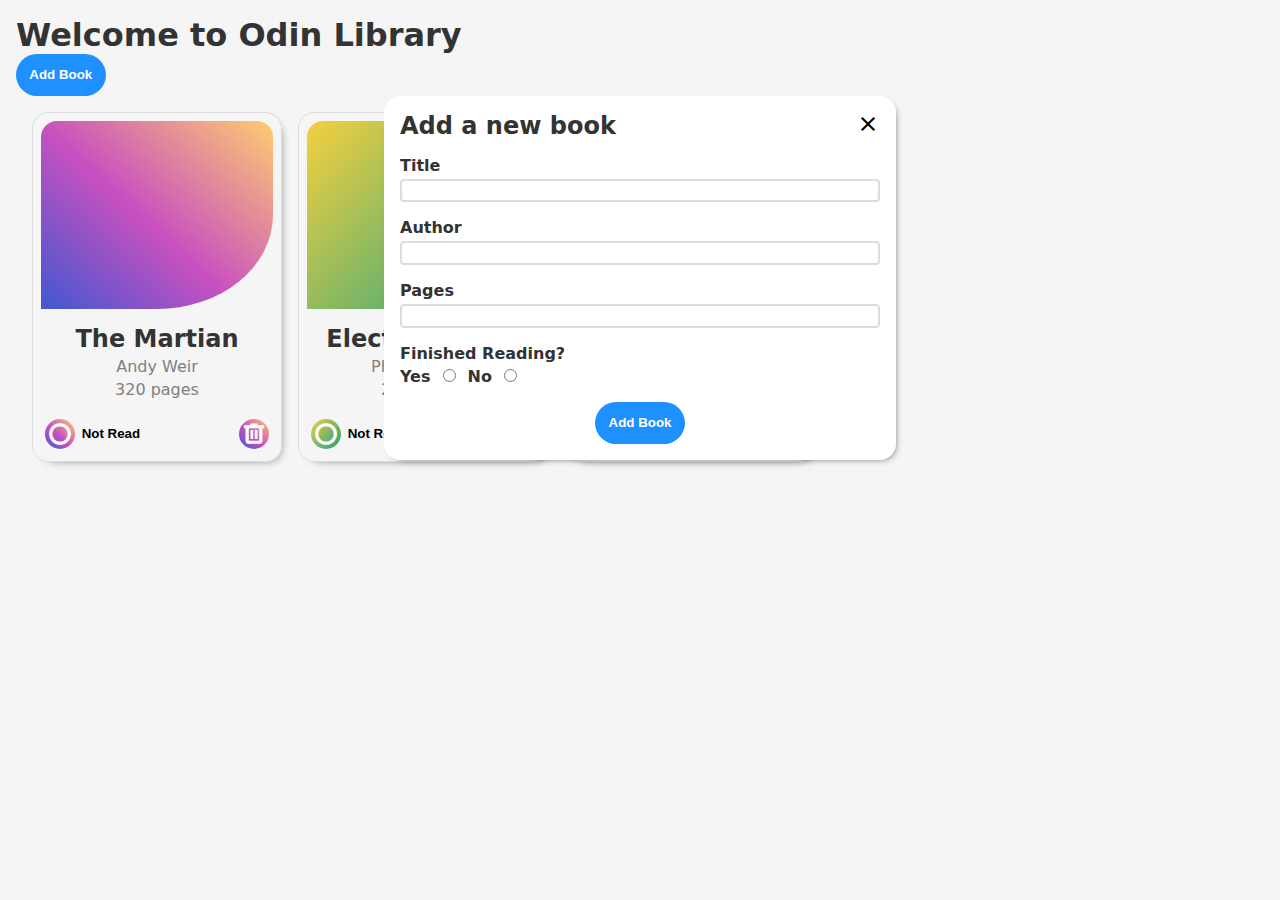
==== index.html @ fdd20b61 "Style the button" ====
<!DOCTYPE html>
<html lang="en">
  <head>
    <meta charset="UTF-8" />
    <meta name="viewport" content="width=device-width, initial-scale=1.0" />
    <script src="./script.js" defer></script>
    <link rel="stylesheet" href="./stylesheet.css" />
    <link
      rel="stylesheet"
      href="https://fonts.googleapis.com/css2?family=Material+Symbols+Outlined:opsz,wght,FILL,GRAD@24,400,0,0"
    />
    <title>Odin Library</title>
    <style>

    </style>
  </head>
  <body>
    <div class="container">
      <h1>Welcome to Odin Library</h1>
      <button type="button" class="btn" id="show-modal">Add Book</button>
      <dialog open>
        <div id="header">
          <h2>Add a new book</h2>
          <button type="button" id="close-modal">
            <span class="material-symbols-outlined">close</span>
          </button>
        </div>
        <form method="dialog">
          <div>
            <label for="title">Title</label>
            <input type="text" name="book_title" id="title" />
          </div>
          <div>
            <label for="title">Author</label>
            <input type="text" name="book_author" id="author" />
          </div>
          <div>
            <label for="title">Pages</label>
            <input type="number" name="book_pages" id="pages" />
          </div>
          <div id="actions">
            <label>Finished Reading?</label>

            <label for="read_Yes">Yes</label>
            <input type="radio" name="book_read" id="read_Yes" value="true" />
            <label for="read_No">No</label>
            <input type="radio" name="book_read" id="read_No" value="false" />
          </div>

          <button type="submit" class="btn">Add Book</button>
        </form>
      </dialog>

      <div id="library"></div>
    </div>
  </body>
</html>
---- stylesheet.css ----
* {
    box-sizing: border-box;
    margin: 0;
    padding: 0;
}

body {
    background-color: whitesmoke;
}

.container {
    padding: 1em;
}

h1, h2, h3, h4, h5, h6, p, label {
    font-family: Roboto, system-ui, -apple-system, BlinkMacSystemFont, 'Segoe UI', Oxygen, Ubuntu, Cantarell, 'Open Sans', 'Helvetica Neue', sans-serif;
    color: #333;
}

#library {
    padding: 1em;
    display: grid;
    grid-template-columns: repeat(auto-fit, minmax(200px, 250px));
    gap: 1em;
}

.card {
    box-shadow: 5px 5px 12px -10px black;
    border-radius: 16px;
    border: 1px solid gainsboro;
    display: flex;
    flex-direction: column;
    text-align: center;
    gap: 1em;

    padding: 0.5em;
    height: 350px;
}

.logo {
    /* border-radius-: ; */
    border-top-left-radius: 16px;
    border-top-right-radius: 16px;

    border-bottom-right-radius: 50%;
    width: 100%;

    flex: 1 0 auto;
}

.content {

    & > p {
        margin-top: 0.25rem;
    }

    & h2 { /* Title */
        font-size: (0.25rem, 100%, 2rem);
        /* white-space: nowrap;
        overflow: hidden;
        text-overflow: ellipsis;
        max-width: 25ch; */
    }

    & p:nth-of-type(1) { /* author */
        color: gray;
    }

    & p:nth-of-type(2) { /* no. of pages */
        color: gray;
    }

    & p:nth-of-type(3) { /* has been read */
        margin-top: 1rem;
        font-size: 1rem;
        color: #333;
    }
}

.actions {
    display: flex;
    align-items: end;
    justify-content: space-between;
    margin: 0.25em;
}

button.action[type=button] {
    border: 0;
    /* background-color: red; */
    background: none;
    display: flex;
    align-items: center;

    & span:nth-of-type(1) { /* The icon */
        border-radius: 100%;
        color: white;
        font-weight: bold;
        text-align: center;
        padding: 3px;
        opacity: 1;
        rotate: 0deg;
        transition: all 0.25s;
    }

    & span:nth-of-type(2) { /* The text */
        margin-left: 0.5em;
        font-weight: bold;
    }
}

button.action {
    & span:nth-of-type(1):hover {
        cursor:pointer;
        opacity: 0.8;
        rotate: 15deg;
    }
}

button.btn {
    /* background-image: linear-gradient(43deg, #4158D0 0%, #C850C0 46%, #FFCC70 100%); */
    background-color: dodgerblue;
    border: 0;
    color: white;
    font-weight: bold;
    padding: 1em;
    border-radius: 36px;
    transform: scale(1);
    transition: all 250ms;
    transition-timing-function: ease-in;
}

button.btn:hover {
    cursor: pointer;
    transform: scale(0.95);
}

/* --- Modal and Form --- */
dialog {
    position: absolute;
    /* top: 50%; */
    margin: auto auto;
    z-index: 1;
    border: 0;
    box-shadow: 3px 3px 8px -6px black;
    border-radius: 16px;
    padding: 1em;
    width: 40vw;

    & #header { /* Contains title and close button */
        display: flex;
        justify-content: space-between;
    }

    & button#close-modal {
        border: 0;
        background: none;
        color: black;
    }

    & button#close-modal:hover {
        cursor: pointer;
    }

    
}

form {
    display: flex;
    flex-direction: column;

    & > div {
        margin-top: 1rem;
    }

    & label, input[type=text], input[type=number]  {
        display: block;
    }

    & label {
        color: #333;
        font-weight: bold;
        margin-bottom: 0.25rem;
    }

    & input[type=text], input[type=number] {
        width: 100%;
        border-radius: 4px;
        padding: 0.15rem;
        border: 2px solid gainsboro;
    }

    & #actions {
        margin-bottom: 1rem;
    }

    & #actions > :not(:first-child) {
        display: inline;
    }

    & #actions input[type=radio] {
        margin-inline: 0.5rem;
    }

    & #actions > input[type=radio]:checked {
        accent-color: dodgerblue;
    }

    & button[type=submit] {
        width: fit-content;
        margin: 0 auto;
    }
}

/* Background gradients from 
    https://cssgradient.io/gradient-backgrounds/
    https://cssgradient.io/swatches/
*/ 
.bg-purple {
    background-image: linear-gradient(43deg, #4158D0 0%, #C850C0 46%, #FFCC70 100%);
}
.bg-blue {
    background-image: linear-gradient(160deg, #0093E9 0%, #80D0C7 100%);
}
.bg-green {
    background-image: linear-gradient(132deg, #F4D03F 0%, #16A085 100%);
}
.bg-kale {
    background-image: linear-gradient(90deg, #00C9FF 0%, #92FE9D 100%);
}
.bg-desert {
    background: linear-gradient(90deg, #fcff9e 0%, #c67700 100%);
}
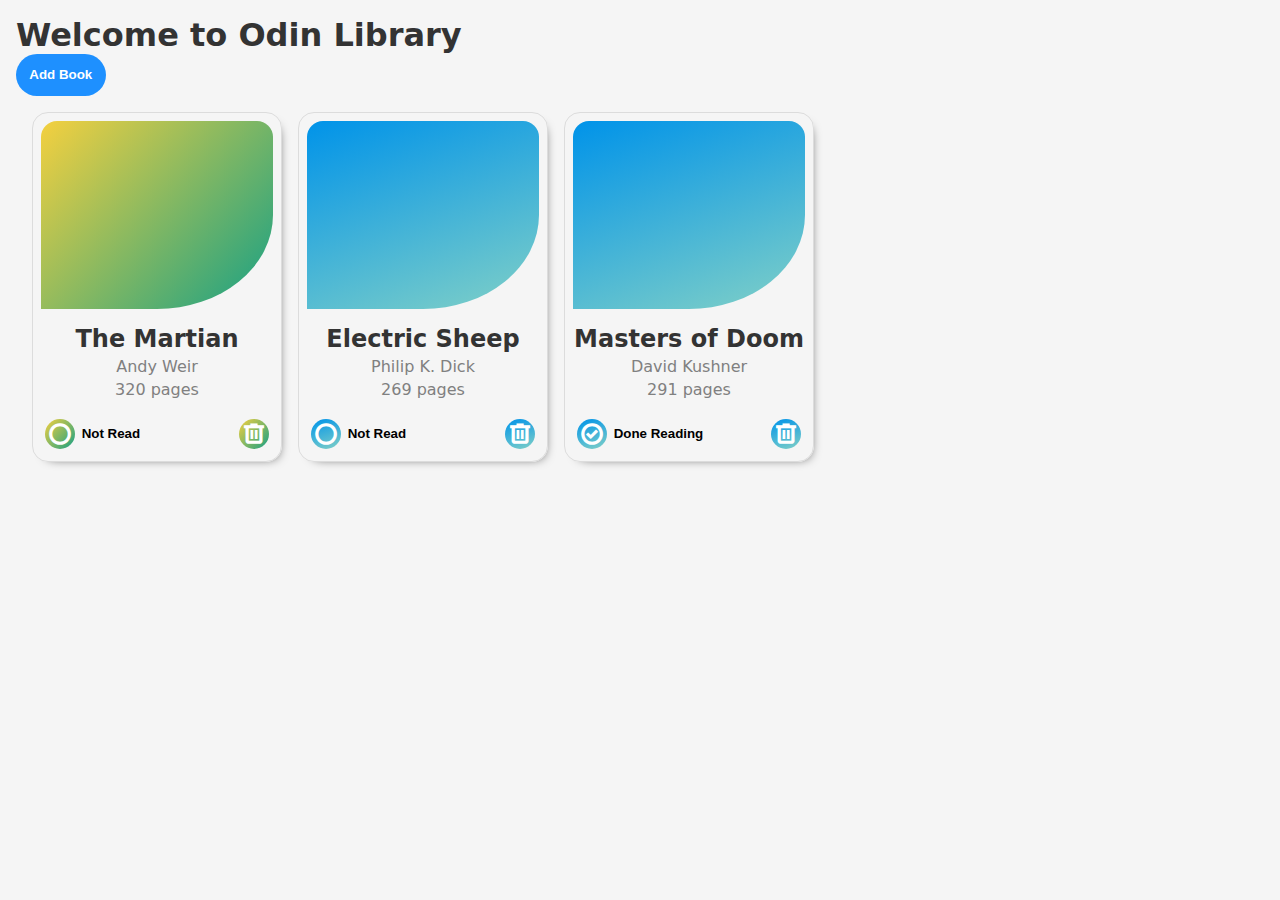
==== commit cee90f82: "Close modal by default" ====
--- a/index.html
+++ b/index.html
@@ -18,7 +18,7 @@
     <div class="container">
       <h1>Welcome to Odin Library</h1>
       <button type="button" class="btn" id="show-modal">Add Book</button>
-      <dialog open>
+      <dialog>
         <div id="header">
           <h2>Add a new book</h2>
           <button type="button" id="close-modal">
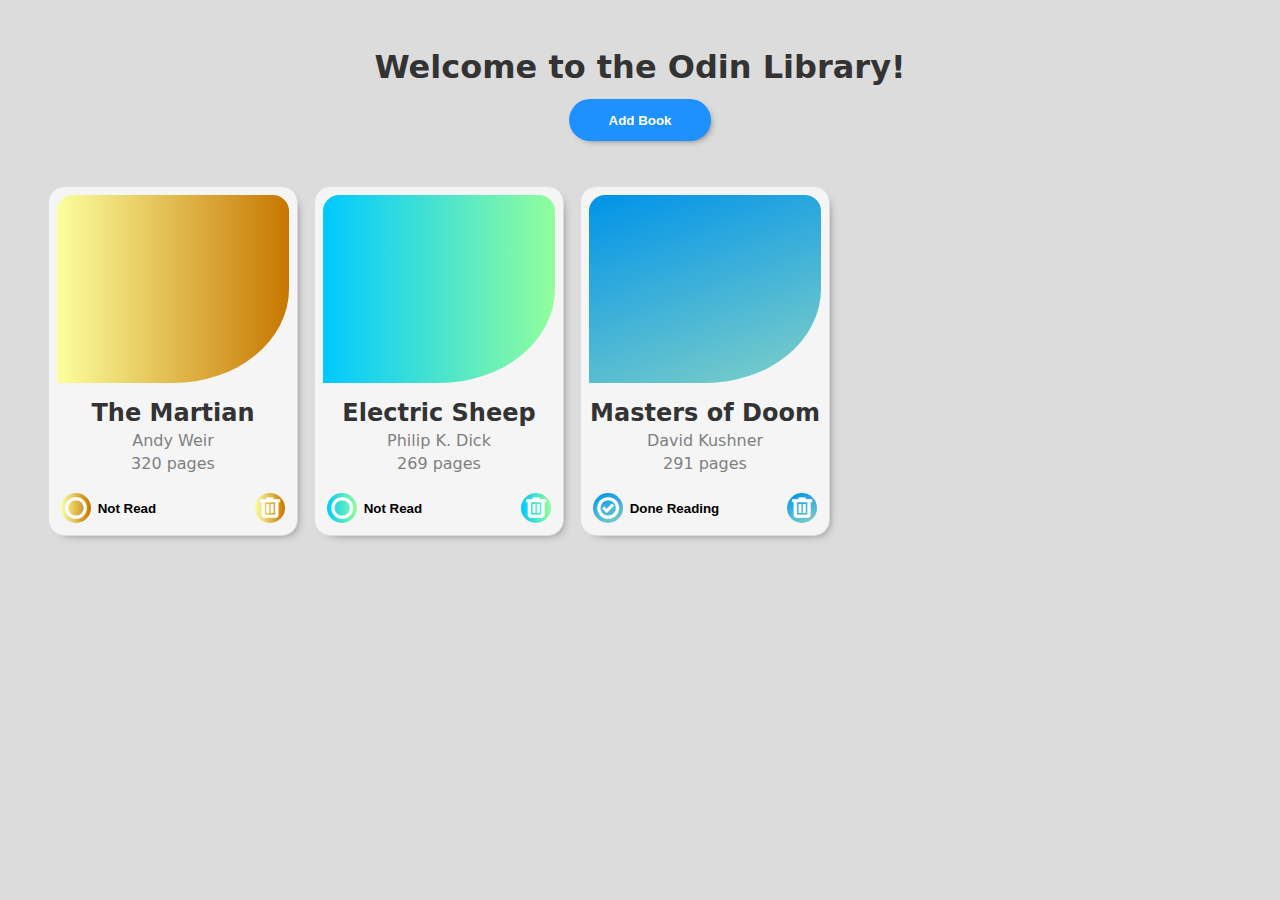
==== commit b83792be: "Enhance visuals" ====
--- a/index.html
+++ b/index.html
@@ -16,8 +16,10 @@
   </head>
   <body>
     <div class="container">
-      <h1>Welcome to Odin Library</h1>
-      <button type="button" class="btn" id="show-modal">Add Book</button>
+      <div>
+        <h1>Welcome to the Odin Library!</h1>
+        <button type="button" class="btn" id="show-modal">Add Book</button>
+      </div>
       <dialog>
         <div id="header">
           <h2>Add a new book</h2>
--- a/stylesheet.css
+++ b/stylesheet.css
@@ -5,16 +5,26 @@
 }
 
 body {
-    background-color: whitesmoke;
-}
-
-.container {
-    padding: 1em;
+    background-color: gainsboro;
 }
 
 h1, h2, h3, h4, h5, h6, p, label {
     font-family: Roboto, system-ui, -apple-system, BlinkMacSystemFont, 'Segoe UI', Oxygen, Ubuntu, Cantarell, 'Open Sans', 'Helvetica Neue', sans-serif;
     color: #333;
+}
+
+.container {
+    padding: 2em;
+
+    & > div:nth-of-type(1) {
+        padding: 1em;
+        text-align: center;
+
+        & button {
+            margin: 1em;
+            padding-inline: 3em;
+        }
+    }
 }
 
 #library {
@@ -25,6 +35,7 @@
 }
 
 .card {
+    background-color: whitesmoke;
     box-shadow: 5px 5px 12px -10px black;
     border-radius: 16px;
     border: 1px solid gainsboro;
@@ -127,6 +138,7 @@
     transform: scale(1);
     transition: all 250ms;
     transition-timing-function: ease-in;
+    box-shadow: 3px 3px 8px -6px black;
 }
 
 button.btn:hover {
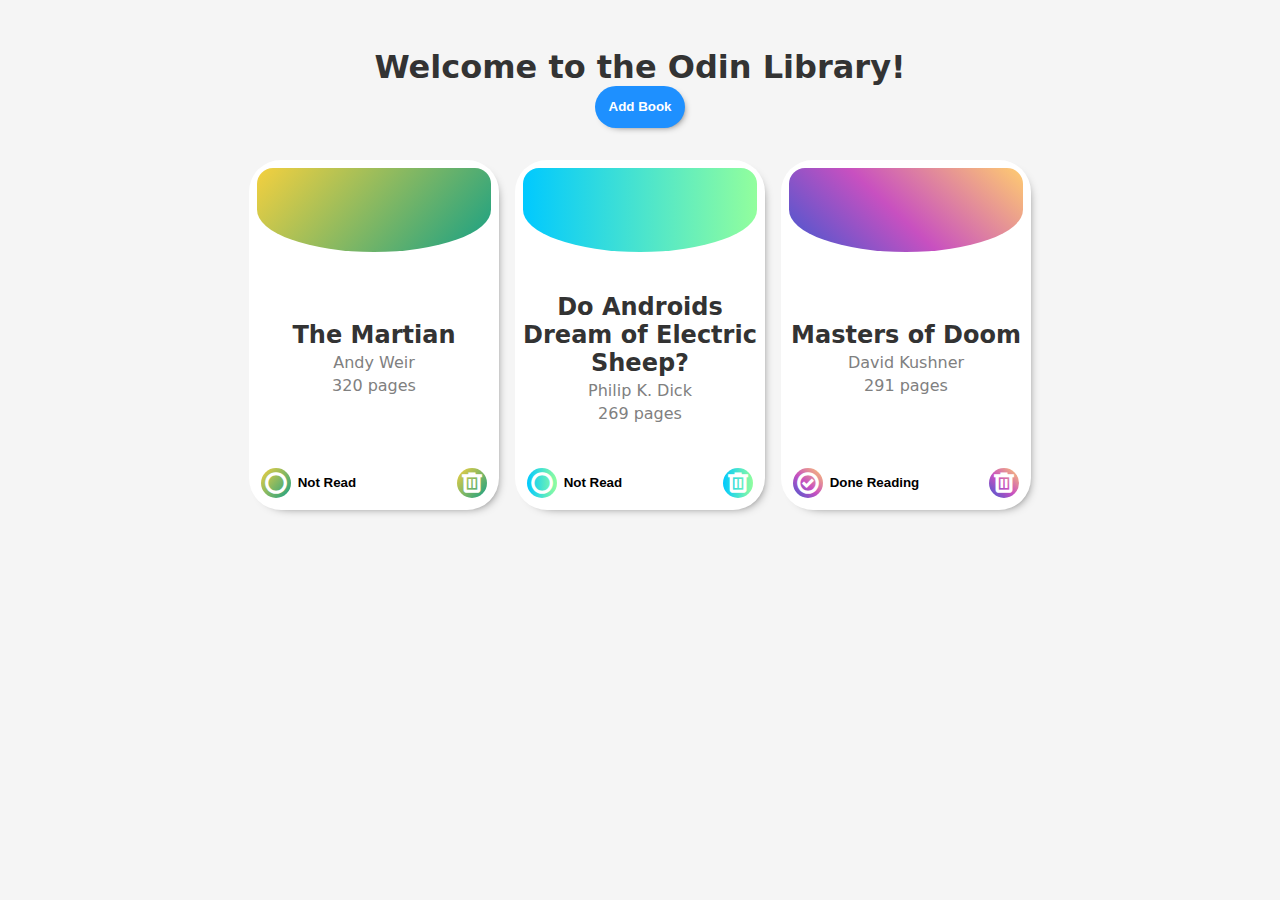
==== commit 9c12a35d: "Organize CSS rules" ====
--- a/index.html
+++ b/index.html
@@ -4,7 +4,11 @@
     <meta charset="UTF-8" />
     <meta name="viewport" content="width=device-width, initial-scale=1.0" />
     <script src="./script.js" defer></script>
-    <link rel="stylesheet" href="./stylesheet.css" />
+    <link rel="stylesheet" href="./styles/general.css" />
+    <link rel="stylesheet" href="./styles/gradients.css" />
+    <link rel="stylesheet" href="./styles/modal.css" />
+    <link rel="stylesheet" href="./styles/buttons.css" />
+    <link rel="stylesheet" href="./styles/card.css" />
     <link
       rel="stylesheet"
       href="https://fonts.googleapis.com/css2?family=Material+Symbols+Outlined:opsz,wght,FILL,GRAD@24,400,0,0"
--- a/styles/general.css
+++ b/styles/general.css
@@ -0,0 +1,33 @@
+* {
+    box-sizing: border-box;
+    margin: 0;
+    padding: 0;
+}
+
+body {
+    background-color: whitesmoke;
+}
+
+h1, h2, h3, h4, h5, h6, p, label {
+    font-family: Roboto, system-ui, -apple-system, BlinkMacSystemFont, 'Segoe UI', Oxygen, Ubuntu, Cantarell, 'Open Sans', 'Helvetica Neue', sans-serif;
+    color: #333;
+}
+
+.container {
+    padding: 2em;
+
+    & > div:nth-of-type(1) {
+        padding: 1em;
+        text-align: center;
+    }
+}
+
+#library {
+    padding: 1em;
+    display: grid;
+    grid-template-columns: repeat(auto-fit, minmax(200px, 250px));
+    gap: 1em;
+
+    justify-content: center;
+}
+
--- a/styles/gradients.css
+++ b/styles/gradients.css
@@ -0,0 +1,20 @@
+/* Background gradients from 
+    https://cssgradient.io/gradient-backgrounds/
+    https://cssgradient.io/swatches/
+*/ 
+
+.bg-purple {
+    background-image: linear-gradient(43deg, #4158D0 0%, #C850C0 46%, #FFCC70 100%);
+}
+.bg-blue {
+    background-image: linear-gradient(160deg, #0093E9 0%, #80D0C7 100%);
+}
+.bg-green {
+    background-image: linear-gradient(132deg, #F4D03F 0%, #16A085 100%);
+}
+.bg-kale {
+    background-image: linear-gradient(90deg, #00C9FF 0%, #92FE9D 100%);
+}
+.bg-desert {
+    background-image: linear-gradient(90deg, #fcff9e 0%, #c67700 100%);
+}--- a/styles/modal.css
+++ b/styles/modal.css
@@ -0,0 +1,74 @@
+/* --- Modal and Form --- */
+dialog {
+    position: absolute;
+    /* top: 50%; */
+    margin: auto auto;
+    z-index: 1;
+    border: 0;
+    box-shadow: 3px 3px 8px -6px black;
+    border-radius: 16px;
+    padding: 1em;
+    width: 40vw;
+
+    & #header { /* Contains title and close button */
+        display: flex;
+        justify-content: space-between;
+    }
+
+    & button#close-modal {
+        border: 0;
+        background: none;
+        color: black;
+    }
+
+    & button#close-modal:hover {
+        cursor: pointer;
+    }
+}
+
+form {
+    display: flex;
+    flex-direction: column;
+
+    & > div {
+        margin-top: 1rem;
+    }
+
+    & label, input[type=text], input[type=number]  {
+        display: block;
+    }
+
+    & label {
+        color: #333;
+        font-weight: bold;
+        margin-bottom: 0.25rem;
+    }
+
+    & input[type=text], input[type=number] {
+        width: 100%;
+        border-radius: 4px;
+        padding: 0.15rem;
+        border: 2px solid gainsboro;
+    }
+
+    & #actions {
+        margin-bottom: 1rem;
+    }
+
+    & #actions > :not(:first-child) {
+        display: inline;
+    }
+
+    & #actions input[type=radio] {
+        margin-inline: 0.5rem;
+    }
+
+    & #actions > input[type=radio]:checked {
+        accent-color: dodgerblue;
+    }
+
+    & button[type=submit] {
+        width: fit-content;
+        margin: 0 auto;
+    }
+}
--- a/styles/buttons.css
+++ b/styles/buttons.css
@@ -0,0 +1,53 @@
+
+button.action[type=button] {
+    border: 0;
+    /* background-color: red; */
+    background: none;
+    display: flex;
+    align-items: center;
+
+    & span:nth-of-type(1) { /* The icon */
+        border-radius: 100%;
+        color: white;
+        font-weight: bold;
+        text-align: center;
+        padding: 3px;
+        opacity: 1;
+        rotate: 0deg;
+        transition: all 0.25s;
+    }
+
+    & span:nth-of-type(2) { /* The text */
+        margin-left: 0.5em;
+        font-weight: bold;
+    }
+}
+
+button.action {
+    & span:nth-of-type(1):hover {
+        cursor:pointer;
+        opacity: 0.8;
+        rotate: 15deg;
+    }
+}
+
+button.btn {
+    /* background-image: linear-gradient(43deg, #4158D0 0%, #C850C0 46%, #FFCC70 100%); */
+    background-color: dodgerblue;
+    border: 0;
+    color: white;
+    font-weight: bold;
+    padding: 1em;
+    border-radius: 36px;
+    transform: scale(1);
+    transition: all 250ms;
+    transition-timing-function: ease-in;
+    box-shadow: 3px 3px 8px -6px black;
+}
+
+button.btn:hover {
+    cursor: pointer;
+    transform: scale(0.95);
+}
+
+
--- a/styles/card.css
+++ b/styles/card.css
@@ -0,0 +1,58 @@
+.card {
+    --border-radius: 32px;
+    background-color: white;
+    box-shadow: 5px 5px 12px -10px black;
+    border-radius: var(--border-radius);
+    /* border: 1px solid gainsboro; */
+    display: flex;
+    flex-direction: column;
+    text-align: center;
+
+    padding: 0.5em;
+    height: 350px;
+
+    & .logo {
+        /* border-radius-: ; */
+        border-top-left-radius: var(--border-radius);
+        border-top-right-radius: var(--border-radius);
+        
+        border-bottom-left-radius: 100%;
+        border-bottom-right-radius: 100%;
+        width: 100%;
+    
+        flex: 2 0 auto;
+    }
+    
+    & .content {
+        flex: 5 1;
+        display: flex;
+        flex-direction: column;
+        justify-content: center;
+    
+        & > p {
+            margin-top: 0.25rem;
+        }
+    
+        & p:nth-of-type(1) { /* author */
+            color: gray;
+        }
+    
+        & p:nth-of-type(2) { /* no. of pages */
+            color: gray;
+        }
+    
+        & p:nth-of-type(3) { /* has been read */
+            margin-top: 1rem;
+            font-size: 1rem;
+            color: #333;
+        }
+    }
+    
+    & .actions {
+        flex: 0;
+        display: flex;
+        align-items: end;
+        justify-content: space-between;
+        margin: 0.25em;
+    }
+}
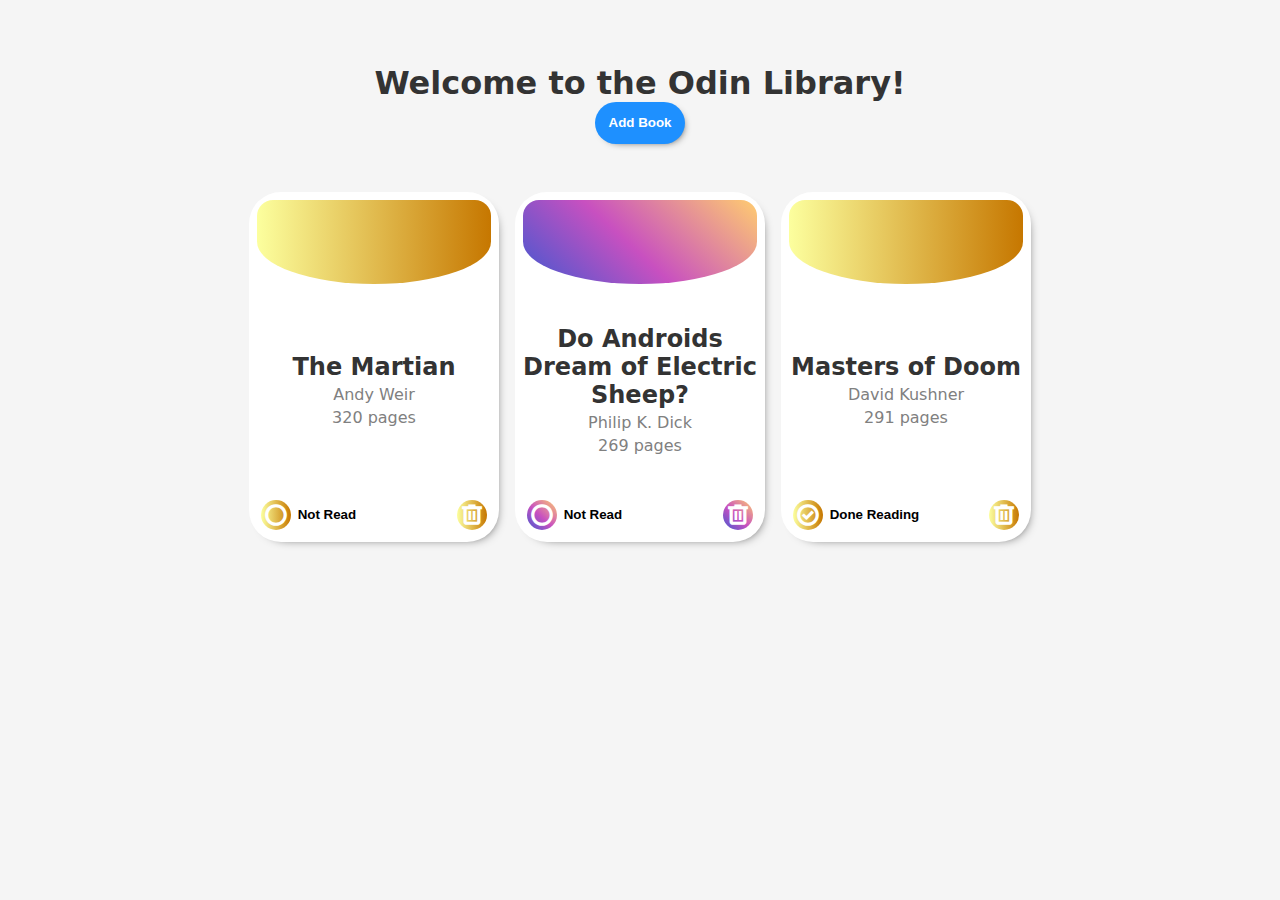
==== commit f6ecf8c8: "Generalize CSS rules for macro divs" ====
--- a/index.html
+++ b/index.html
@@ -19,44 +19,44 @@
     </style>
   </head>
   <body>
-    <div class="container">
-      <div>
+    <dialog>
+      <div id="header">
+        <h2>Add a new book</h2>
+        <button type="button" id="close-modal">
+          <span class="material-symbols-outlined">close</span>
+        </button>
+      </div>
+      <form method="dialog">
+        <div>
+          <label for="title">Title</label>
+          <input type="text" name="book_title" id="title" />
+        </div>
+        <div>
+          <label for="title">Author</label>
+          <input type="text" name="book_author" id="author" />
+        </div>
+        <div>
+          <label for="title">Pages</label>
+          <input type="number" name="book_pages" id="pages" />
+        </div>
+        <div id="actions">
+          <label>Finished Reading?</label>
+
+          <label for="read_Yes">Yes</label>
+          <input type="radio" name="book_read" id="read_Yes" value="true" />
+          <label for="read_No">No</label>
+          <input type="radio" name="book_read" id="read_No" value="false" />
+        </div>
+
+        <button type="submit" class="btn">Add Book</button>
+      </form>
+    </dialog>
+
+    <div class="padding-md txt-center">
+      <div class="padding-md">
         <h1>Welcome to the Odin Library!</h1>
         <button type="button" class="btn" id="show-modal">Add Book</button>
       </div>
-      <dialog>
-        <div id="header">
-          <h2>Add a new book</h2>
-          <button type="button" id="close-modal">
-            <span class="material-symbols-outlined">close</span>
-          </button>
-        </div>
-        <form method="dialog">
-          <div>
-            <label for="title">Title</label>
-            <input type="text" name="book_title" id="title" />
-          </div>
-          <div>
-            <label for="title">Author</label>
-            <input type="text" name="book_author" id="author" />
-          </div>
-          <div>
-            <label for="title">Pages</label>
-            <input type="number" name="book_pages" id="pages" />
-          </div>
-          <div id="actions">
-            <label>Finished Reading?</label>
-
-            <label for="read_Yes">Yes</label>
-            <input type="radio" name="book_read" id="read_Yes" value="true" />
-            <label for="read_No">No</label>
-            <input type="radio" name="book_read" id="read_No" value="false" />
-          </div>
-
-          <button type="submit" class="btn">Add Book</button>
-        </form>
-      </dialog>
-
       <div id="library"></div>
     </div>
   </body>
--- a/styles/general.css
+++ b/styles/general.css
@@ -13,21 +13,20 @@
     color: #333;
 }
 
-.container {
-    padding: 2em;
+.padding-md {
+    padding: 2rem;
+}
 
-    & > div:nth-of-type(1) {
-        padding: 1em;
-        text-align: center;
-    }
+.txt-center {
+    text-align: center;
 }
 
 #library {
     padding: 1em;
+
     display: grid;
     grid-template-columns: repeat(auto-fit, minmax(200px, 250px));
     gap: 1em;
-
     justify-content: center;
 }
 
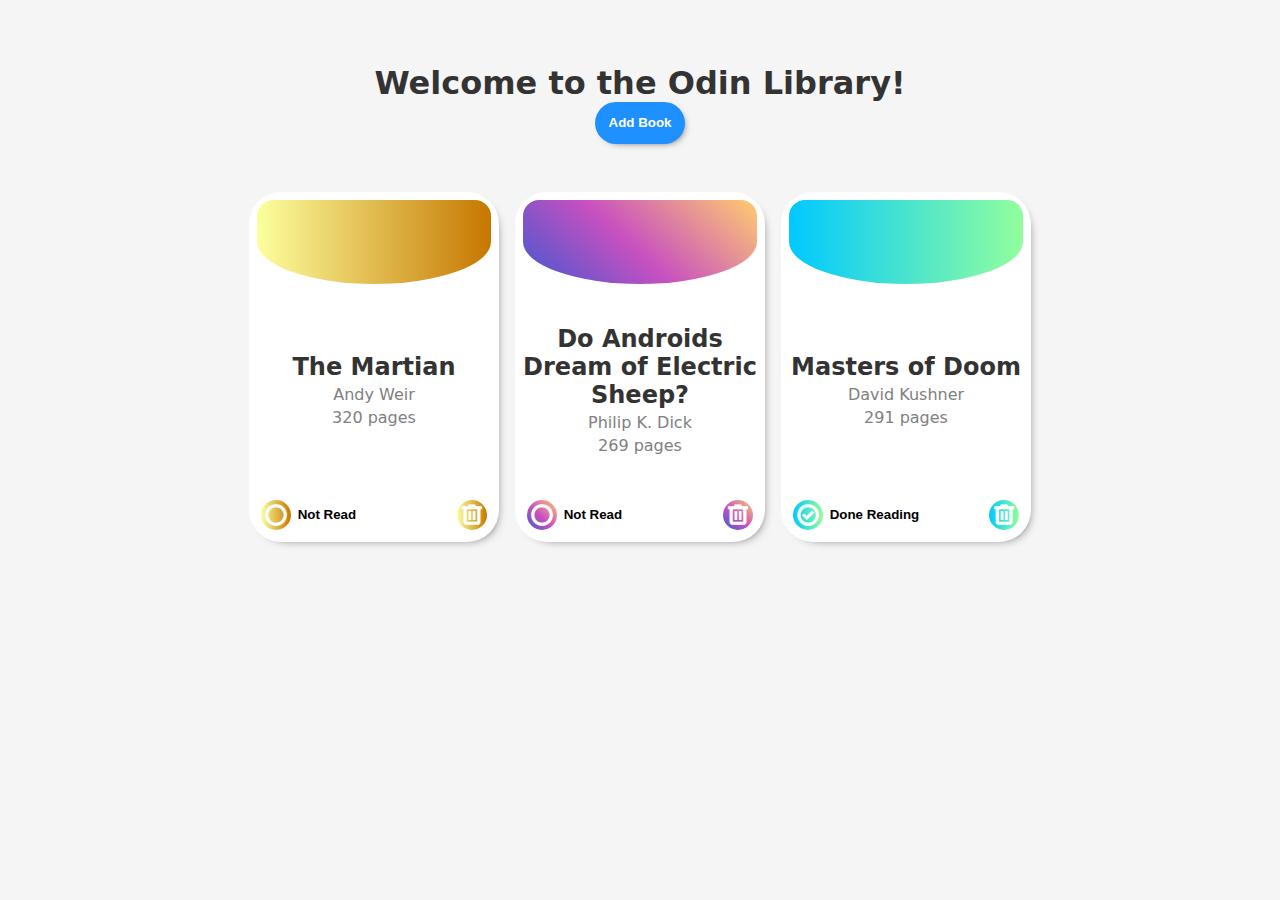
==== commit d27f300f: "Generalize modal and button rules" ====
--- a/index.html
+++ b/index.html
@@ -19,8 +19,8 @@
     </style>
   </head>
   <body>
-    <dialog>
-      <div id="header">
+    <dialog class="padding-sm">
+      <div class="flex space-between">
         <h2>Add a new book</h2>
         <button type="button" id="close-modal">
           <span class="material-symbols-outlined">close</span>
@@ -39,13 +39,12 @@
           <label for="title">Pages</label>
           <input type="number" name="book_pages" id="pages" />
         </div>
-        <div id="actions">
+        <div class="margin-btm-sm">
           <label>Finished Reading?</label>
-
-          <label for="read_Yes">Yes</label>
-          <input type="radio" name="book_read" id="read_Yes" value="true" />
-          <label for="read_No">No</label>
-          <input type="radio" name="book_read" id="read_No" value="false" />
+          <input class="inline" type="radio" name="book_read" id="read_Yes" value="true" />
+          <label class="inline" for="read_Yes">Yes</label>
+          <input class="inline" type="radio" name="book_read" id="read_No" value="false" />
+          <label class="inline" for="read_No">No</label>
         </div>
 
         <button type="submit" class="btn">Add Book</button>
@@ -57,7 +56,7 @@
         <h1>Welcome to the Odin Library!</h1>
         <button type="button" class="btn" id="show-modal">Add Book</button>
       </div>
-      <div id="library"></div>
+      <div id="library" class="padding-sm"></div>
     </div>
   </body>
 </html>
--- a/styles/modal.css
+++ b/styles/modal.css
@@ -1,29 +1,13 @@
-/* --- Modal and Form --- */
 dialog {
     position: absolute;
-    /* top: 50%; */
     margin: auto auto;
     z-index: 1;
+
     border: 0;
     box-shadow: 3px 3px 8px -6px black;
     border-radius: 16px;
-    padding: 1em;
+
     width: 40vw;
-
-    & #header { /* Contains title and close button */
-        display: flex;
-        justify-content: space-between;
-    }
-
-    & button#close-modal {
-        border: 0;
-        background: none;
-        color: black;
-    }
-
-    & button#close-modal:hover {
-        cursor: pointer;
-    }
 }
 
 form {
@@ -33,42 +17,29 @@
     & > div {
         margin-top: 1rem;
     }
+}
 
-    & label, input[type=text], input[type=number]  {
-        display: block;
-    }
+label {
+    font-weight: bold;
+    margin-bottom: 0.25rem;
+}
 
-    & label {
-        color: #333;
-        font-weight: bold;
-        margin-bottom: 0.25rem;
-    }
+input[type=text], input[type=number] {
+    width: 100%;
+    border-radius: 4px;
+    padding: 0.15rem;
+    border: 2px solid gainsboro;
+}
 
-    & input[type=text], input[type=number] {
-        width: 100%;
-        border-radius: 4px;
-        padding: 0.15rem;
-        border: 2px solid gainsboro;
-    }
+input[type=radio] {
+    margin-inline: 0.5rem;
+}
 
-    & #actions {
-        margin-bottom: 1rem;
-    }
+input[type=radio]:checked {
+    accent-color: dodgerblue;
+}
 
-    & #actions > :not(:first-child) {
-        display: inline;
-    }
-
-    & #actions input[type=radio] {
-        margin-inline: 0.5rem;
-    }
-
-    & #actions > input[type=radio]:checked {
-        accent-color: dodgerblue;
-    }
-
-    & button[type=submit] {
-        width: fit-content;
-        margin: 0 auto;
-    }
-}
+& button[type=submit] {
+    width: fit-content;
+    margin: 0 auto;
+}--- a/styles/buttons.css
+++ b/styles/buttons.css
@@ -1,8 +1,10 @@
+
+button {
+    border: 0;
+    background: none;
+}
 
 button.action[type=button] {
-    border: 0;
-    /* background-color: red; */
-    background: none;
     display: flex;
     align-items: center;
 
@@ -25,29 +27,31 @@
 
 button.action {
     & span:nth-of-type(1):hover {
-        cursor:pointer;
         opacity: 0.8;
         rotate: 15deg;
     }
 }
 
 button.btn {
-    /* background-image: linear-gradient(43deg, #4158D0 0%, #C850C0 46%, #FFCC70 100%); */
     background-color: dodgerblue;
-    border: 0;
     color: white;
+    box-shadow: 3px 3px 8px -6px black;
+    border-radius: 36px;
+
     font-weight: bold;
     padding: 1em;
-    border-radius: 36px;
+
     transform: scale(1);
     transition: all 250ms;
     transition-timing-function: ease-in;
-    box-shadow: 3px 3px 8px -6px black;
 }
 
 button.btn:hover {
-    cursor: pointer;
     transform: scale(0.95);
 }
 
-
+button#close-modal:hover,
+button.btn:hover,
+button.action span:nth-of-type(1) {
+    cursor: pointer;
+}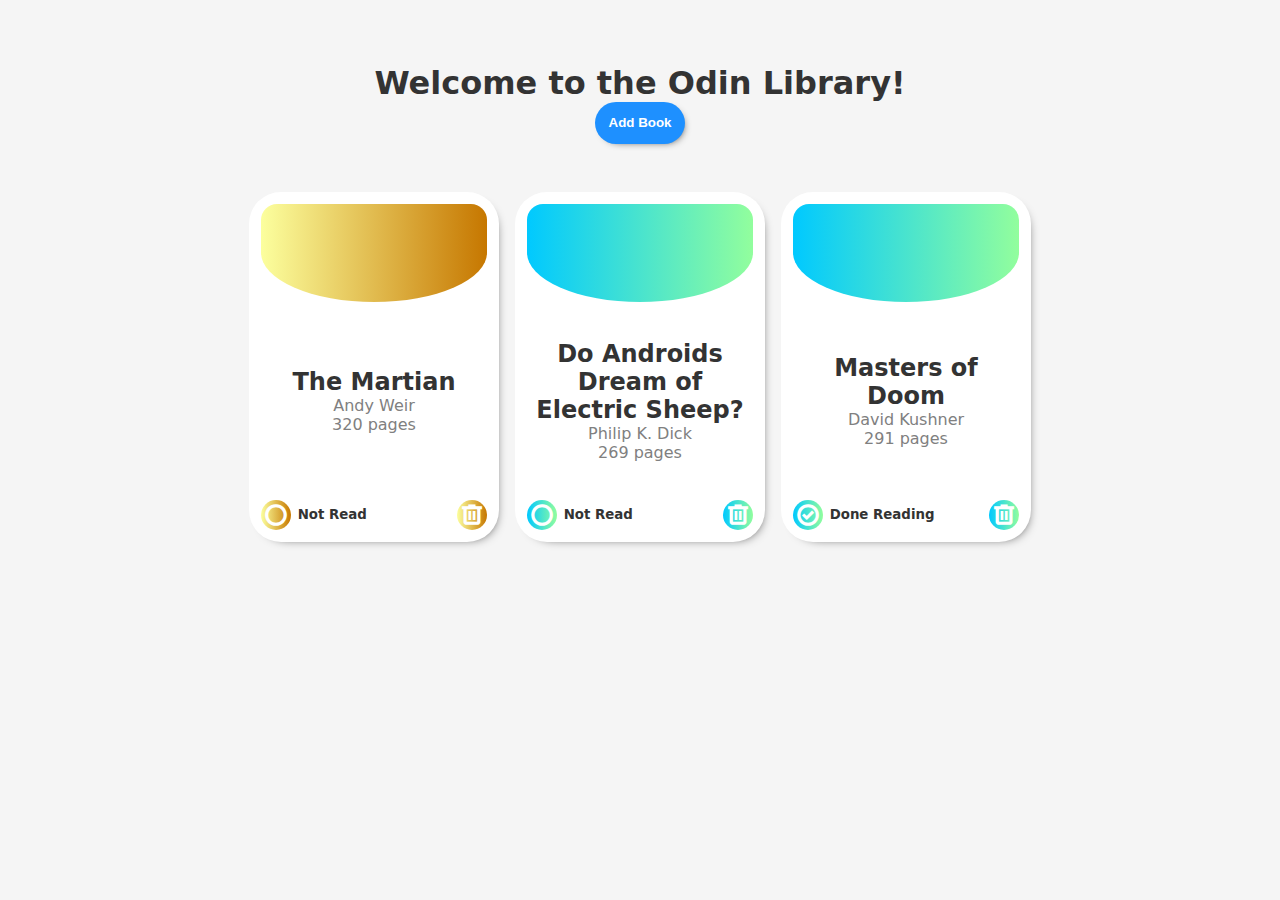
==== commit 437ec178: "Separate modal and form CSS rules" ====
--- a/index.html
+++ b/index.html
@@ -7,6 +7,7 @@
     <link rel="stylesheet" href="./styles/general.css" />
     <link rel="stylesheet" href="./styles/gradients.css" />
     <link rel="stylesheet" href="./styles/modal.css" />
+    <link rel="stylesheet" href="./styles/form.css" />
     <link rel="stylesheet" href="./styles/buttons.css" />
     <link rel="stylesheet" href="./styles/card.css" />
     <link
--- a/styles/general.css
+++ b/styles/general.css
@@ -1,32 +1,76 @@
+:root {
+  --txt-primary-clr: #333;
+  --txt-secondary-clr: gray;
+  --accent-clr: dodgerblue;
+}
+
 * {
-    box-sizing: border-box;
-    margin: 0;
-    padding: 0;
+  box-sizing: border-box;
+  margin: 0;
+  padding: 0;
 }
 
 body {
-    background-color: whitesmoke;
+  background-color: whitesmoke;
 }
 
-h1, h2, h3, h4, h5, h6, p, label {
-    font-family: Roboto, system-ui, -apple-system, BlinkMacSystemFont, 'Segoe UI', Oxygen, Ubuntu, Cantarell, 'Open Sans', 'Helvetica Neue', sans-serif;
-    color: #333;
+h1,
+h2,
+h3,
+h4,
+h5,
+h6,
+p,
+label,
+span {
+  font-family: Roboto, system-ui, -apple-system, BlinkMacSystemFont, 'Segoe UI',
+    Oxygen, Ubuntu, Cantarell, 'Open Sans', 'Helvetica Neue', sans-serif;
+  color: var(--txt-primary-clr);
+}
+
+.flex {
+  display: flex;
+}
+
+.inline {
+  display: inline;
+}
+
+.space-between {
+  justify-content: space-between;
+}
+
+.padding-sm {
+  padding: 1rem;
 }
 
 .padding-md {
-    padding: 2rem;
+  padding: 2rem;
+}
+
+.padding-lg {
+  padding: 3rem;
+}
+
+.margin-btm-sm {
+  margin-bottom: 1rem;
 }
 
 .txt-center {
-    text-align: center;
+  text-align: center;
+}
+
+.txt-primary {
+    color: var(--txt-primary-clr);
+}
+
+.txt-secondary {
+    color: var(--txt-secondary-clr);
 }
 
 #library {
-    padding: 1em;
-
-    display: grid;
-    grid-template-columns: repeat(auto-fit, minmax(200px, 250px));
-    gap: 1em;
-    justify-content: center;
+  display: grid;
+  grid-template-columns: repeat(auto-fit, minmax(200px, 250px));
+  gap: 1em;
+  justify-content: center;
 }
-
--- a/styles/modal.css
+++ b/styles/modal.css
@@ -1,45 +1,11 @@
 dialog {
-    position: absolute;
-    margin: auto auto;
-    z-index: 1;
+  position: absolute;
+  margin: auto auto;
+  z-index: 1;
 
-    border: 0;
-    box-shadow: 3px 3px 8px -6px black;
-    border-radius: 16px;
+  border: 0;
+  box-shadow: 3px 3px 8px -6px black;
+  border-radius: 16px;
 
-    width: 40vw;
+  width: 40vw;
 }
-
-form {
-    display: flex;
-    flex-direction: column;
-
-    & > div {
-        margin-top: 1rem;
-    }
-}
-
-label {
-    font-weight: bold;
-    margin-bottom: 0.25rem;
-}
-
-input[type=text], input[type=number] {
-    width: 100%;
-    border-radius: 4px;
-    padding: 0.15rem;
-    border: 2px solid gainsboro;
-}
-
-input[type=radio] {
-    margin-inline: 0.5rem;
-}
-
-input[type=radio]:checked {
-    accent-color: dodgerblue;
-}
-
-& button[type=submit] {
-    width: fit-content;
-    margin: 0 auto;
-}--- a/styles/form.css
+++ b/styles/form.css
@@ -0,0 +1,34 @@
+form {
+  display: flex;
+  flex-direction: column;
+
+  & > div {
+    margin-top: 1rem;
+  }
+}
+
+label {
+  font-weight: bold;
+  margin-bottom: 0.25rem;
+}
+
+input[type='text'],
+input[type='number'] {
+  width: 100%;
+  border-radius: 4px;
+  padding: 0.15rem;
+  border: 2px solid gainsboro;
+}
+
+input[type='radio'] {
+  margin-inline: 0.5rem;
+}
+
+input[type='radio']:checked {
+  accent-color: dodgerblue;
+}
+
+& button[type='submit'] {
+  width: fit-content;
+  margin: 0 auto;
+}
--- a/styles/buttons.css
+++ b/styles/buttons.css
@@ -47,7 +47,7 @@
 }
 
 button.btn:hover {
-    transform: scale(0.95);
+    transform: scale(0.97);
 }
 
 button#close-modal:hover,
--- a/styles/card.css
+++ b/styles/card.css
@@ -1,58 +1,39 @@
 .card {
     --border-radius: 32px;
+    
     background-color: white;
     box-shadow: 5px 5px 12px -10px black;
     border-radius: var(--border-radius);
-    /* border: 1px solid gainsboro; */
+
     display: flex;
     flex-direction: column;
     text-align: center;
 
-    padding: 0.5em;
+    padding: 0.75em;
     height: 350px;
 
-    & .logo {
-        /* border-radius-: ; */
+    & div.logo {
+        flex: 1 0 auto;
+
         border-top-left-radius: var(--border-radius);
         border-top-right-radius: var(--border-radius);
         
         border-bottom-left-radius: 100%;
         border-bottom-right-radius: 100%;
-        width: 100%;
-    
-        flex: 2 0 auto;
     }
     
-    & .content {
-        flex: 5 1;
+    & div.content {
+        flex: 2 1 0;
+
         display: flex;
         flex-direction: column;
         justify-content: center;
-    
-        & > p {
-            margin-top: 0.25rem;
-        }
-    
-        & p:nth-of-type(1) { /* author */
-            color: gray;
-        }
-    
-        & p:nth-of-type(2) { /* no. of pages */
-            color: gray;
-        }
-    
-        & p:nth-of-type(3) { /* has been read */
-            margin-top: 1rem;
-            font-size: 1rem;
-            color: #333;
-        }
     }
     
-    & .actions {
+    & div.actions {
         flex: 0;
+        
         display: flex;
-        align-items: end;
         justify-content: space-between;
-        margin: 0.25em;
     }
 }
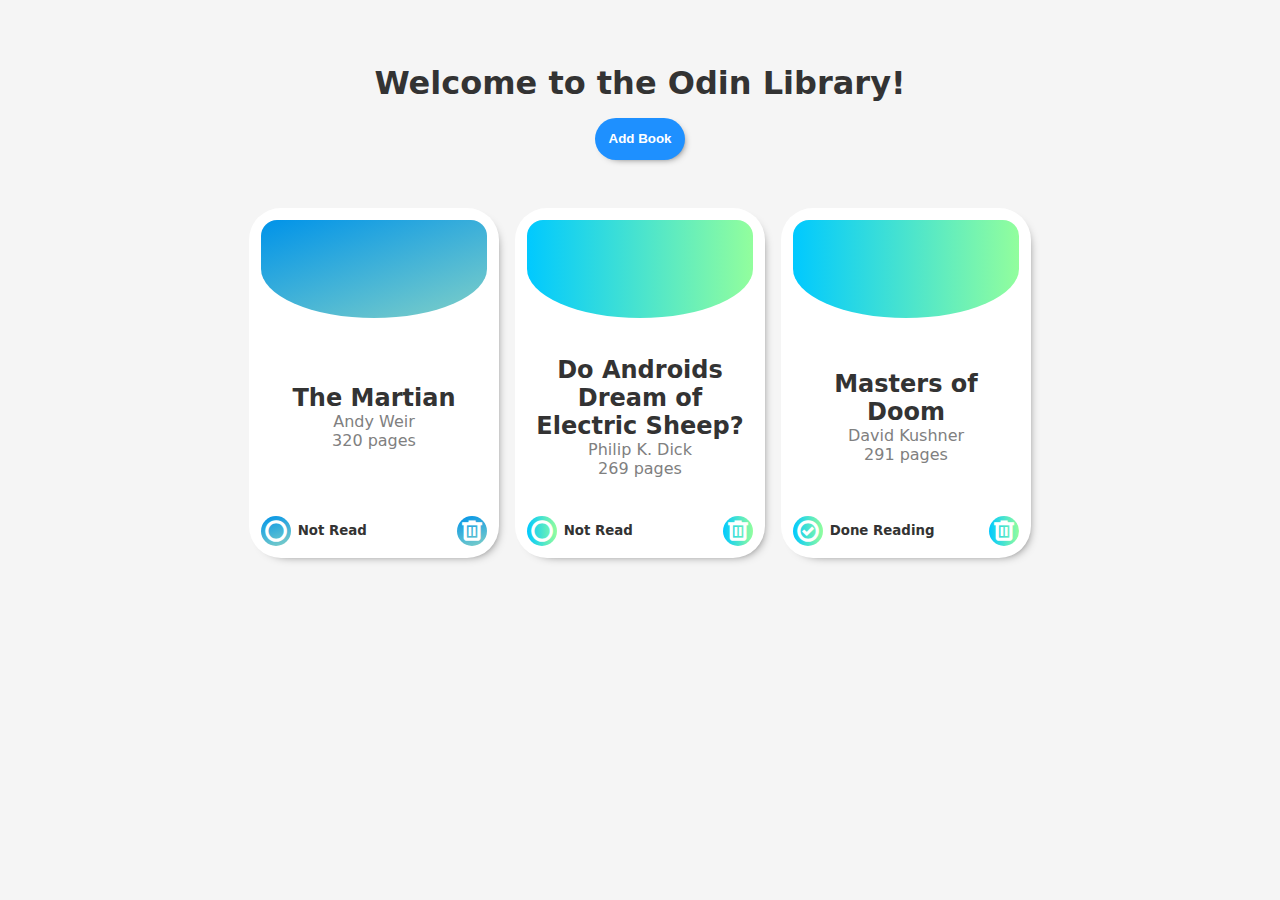
==== commit 9f825b24: "Adjust bottom margin for 'Welcome' header" ====
--- a/index.html
+++ b/index.html
@@ -54,7 +54,7 @@
 
     <div class="padding-md txt-center">
       <div class="padding-md">
-        <h1>Welcome to the Odin Library!</h1>
+        <h1 class="margin-btm-sm">Welcome to the Odin Library!</h1>
         <button type="button" class="btn" id="show-modal">Add Book</button>
       </div>
       <div id="library" class="padding-sm"></div>
--- a/styles/general.css
+++ b/styles/general.css
@@ -61,11 +61,11 @@
 }
 
 .txt-primary {
-    color: var(--txt-primary-clr);
+  color: var(--txt-primary-clr);
 }
 
 .txt-secondary {
-    color: var(--txt-secondary-clr);
+  color: var(--txt-secondary-clr);
 }
 
 #library {
--- a/styles/card.css
+++ b/styles/card.css
@@ -1,39 +1,39 @@
 .card {
-    --border-radius: 32px;
-    
-    background-color: white;
-    box-shadow: 5px 5px 12px -10px black;
-    border-radius: var(--border-radius);
+  --border-radius: 32px;
+
+  background-color: white;
+  box-shadow: 5px 5px 12px -10px black;
+  border-radius: var(--border-radius);
+
+  display: flex;
+  flex-direction: column;
+  text-align: center;
+
+  padding: 0.75em;
+  height: 350px;
+
+  & div.logo {
+    flex: 1 0 auto;
+
+    border-top-left-radius: var(--border-radius);
+    border-top-right-radius: var(--border-radius);
+
+    border-bottom-left-radius: 100%;
+    border-bottom-right-radius: 100%;
+  }
+
+  & div.content {
+    flex: 2 1 0;
 
     display: flex;
     flex-direction: column;
-    text-align: center;
+    justify-content: center;
+  }
 
-    padding: 0.75em;
-    height: 350px;
+  & div.actions {
+    flex: 0;
 
-    & div.logo {
-        flex: 1 0 auto;
-
-        border-top-left-radius: var(--border-radius);
-        border-top-right-radius: var(--border-radius);
-        
-        border-bottom-left-radius: 100%;
-        border-bottom-right-radius: 100%;
-    }
-    
-    & div.content {
-        flex: 2 1 0;
-
-        display: flex;
-        flex-direction: column;
-        justify-content: center;
-    }
-    
-    & div.actions {
-        flex: 0;
-        
-        display: flex;
-        justify-content: space-between;
-    }
+    display: flex;
+    justify-content: space-between;
+  }
 }
